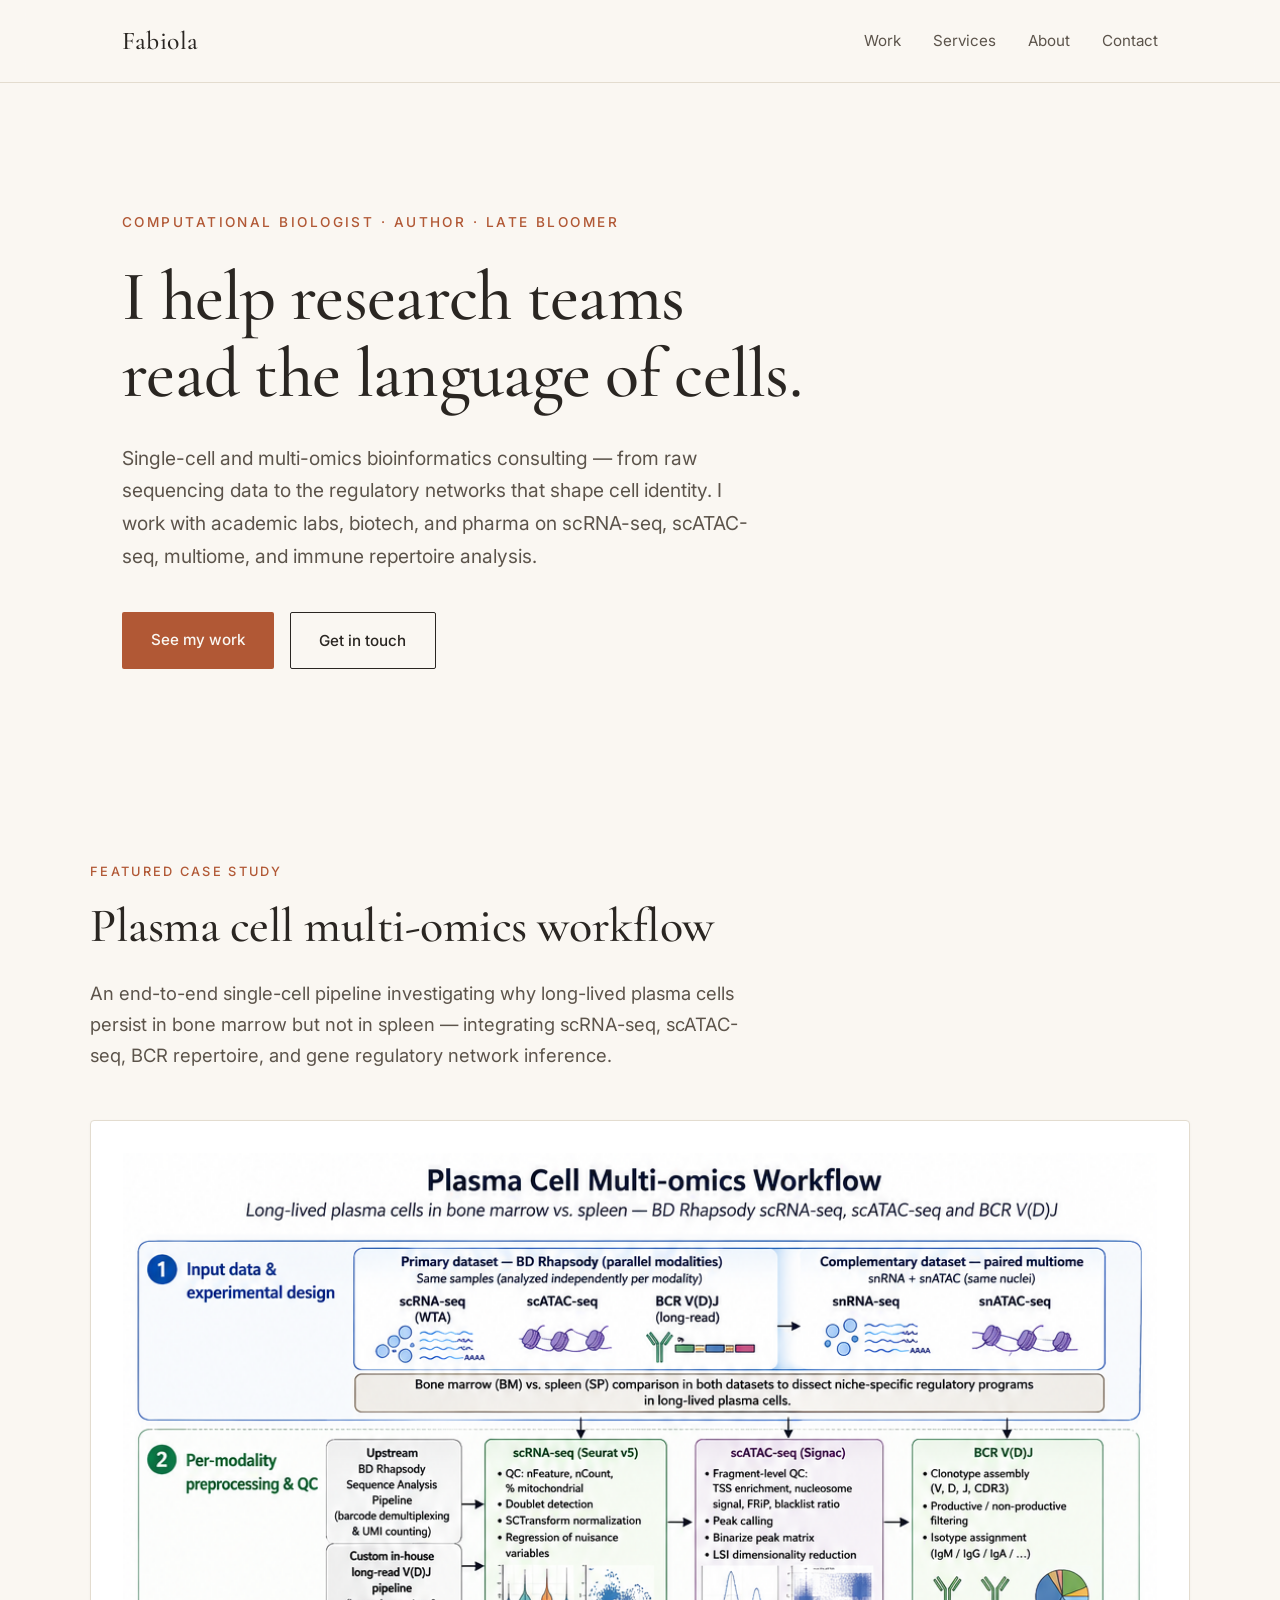
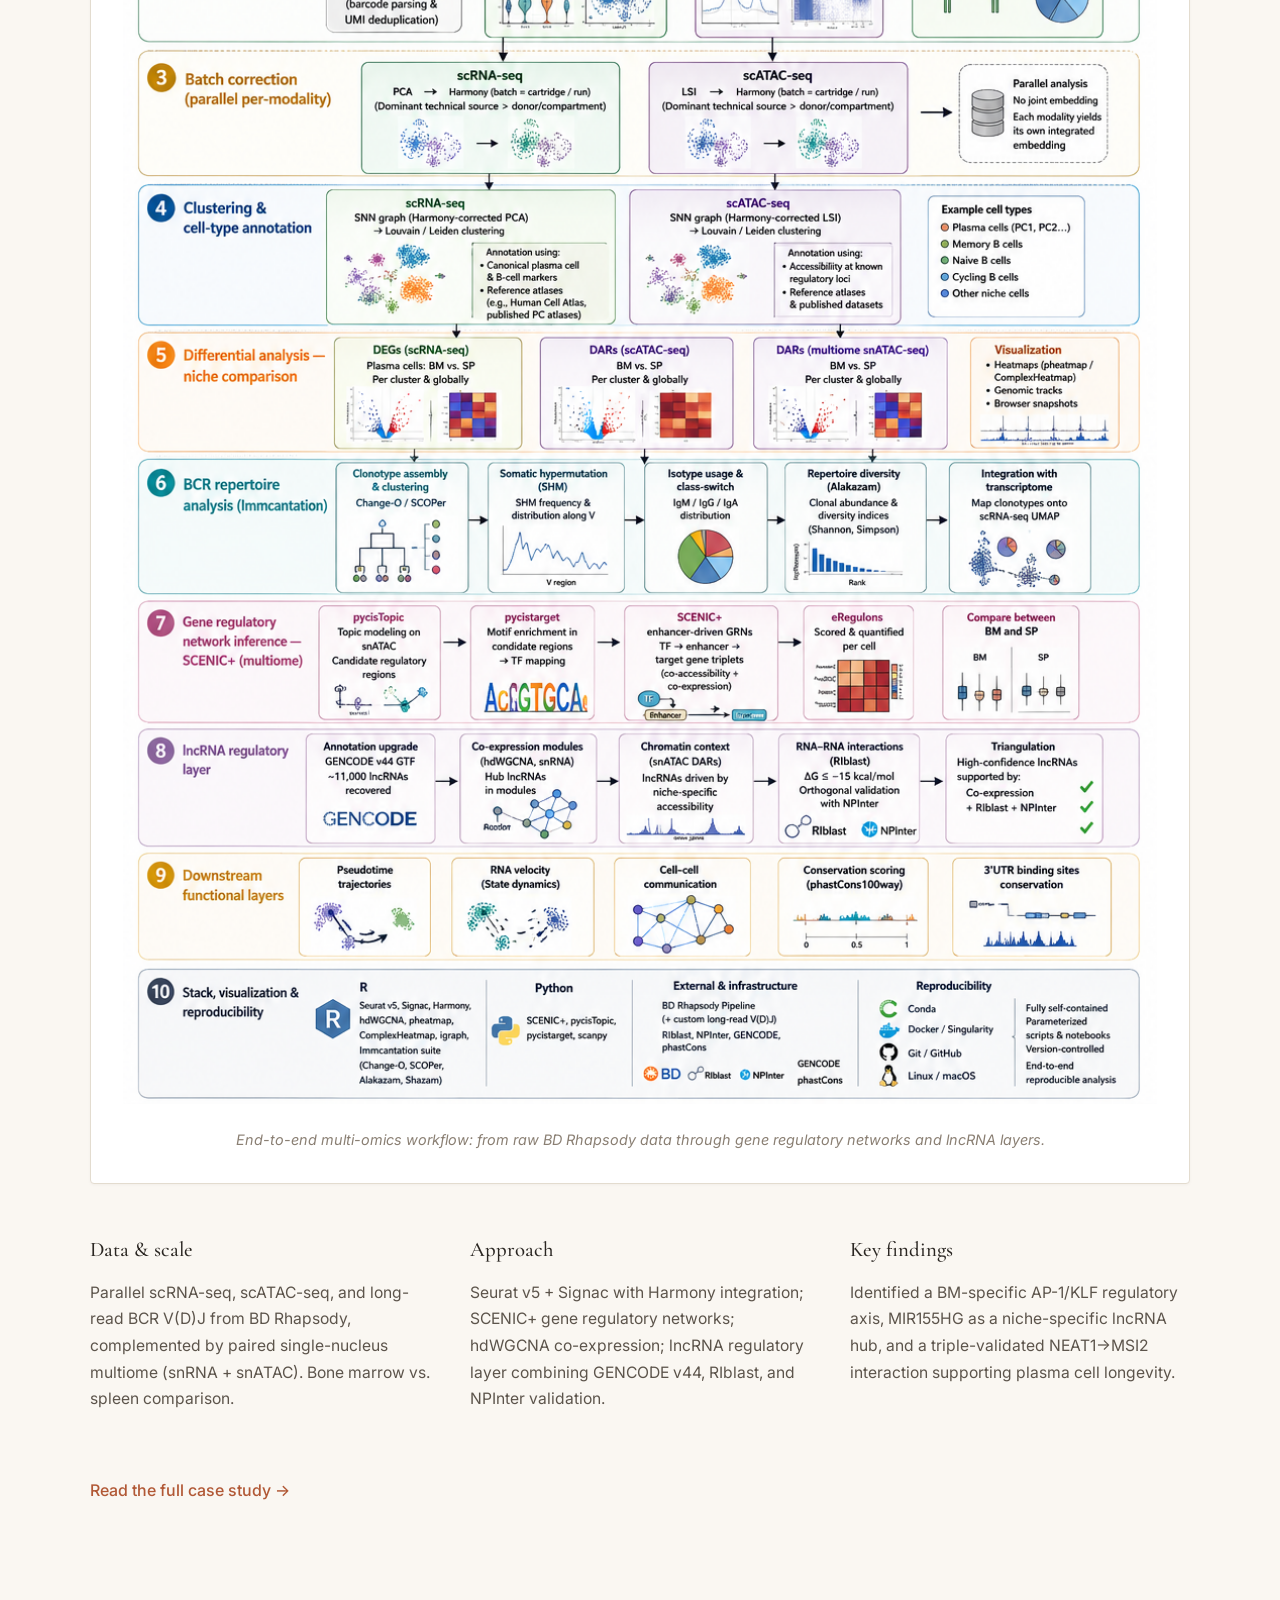
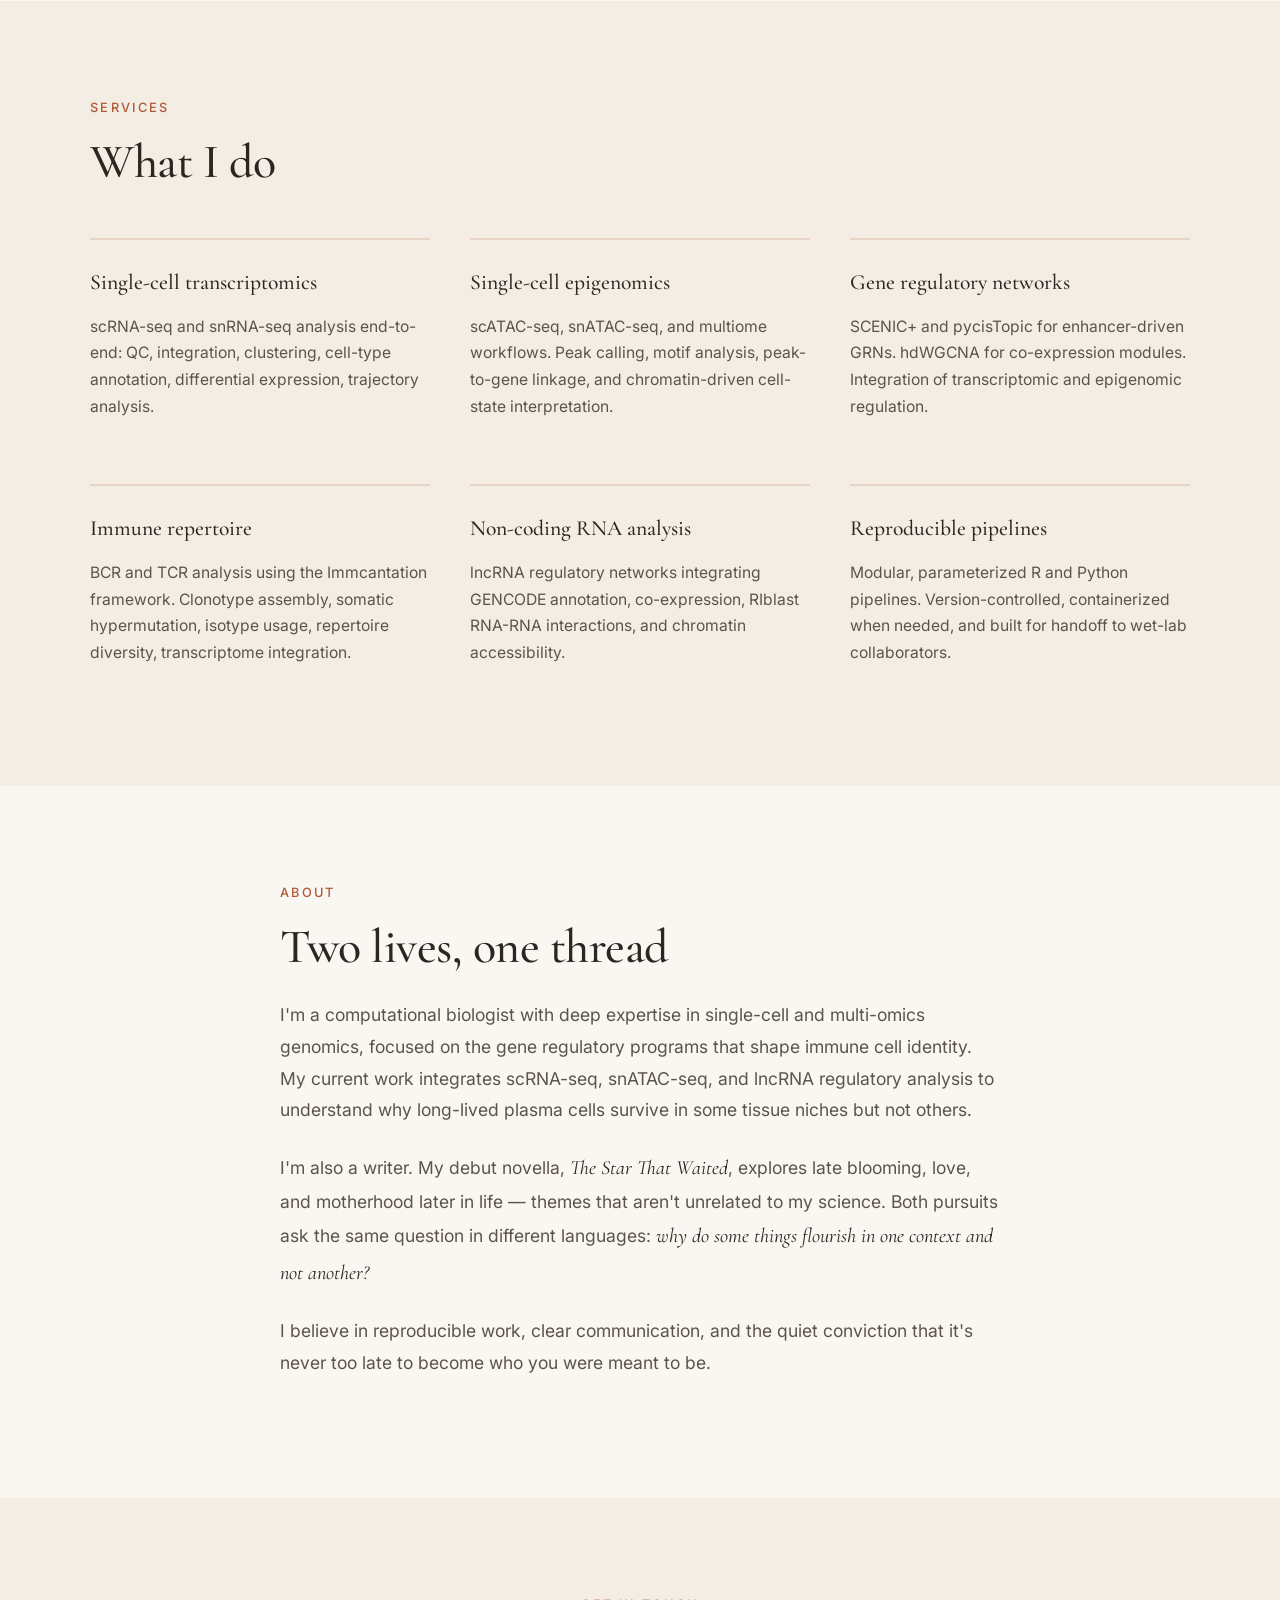
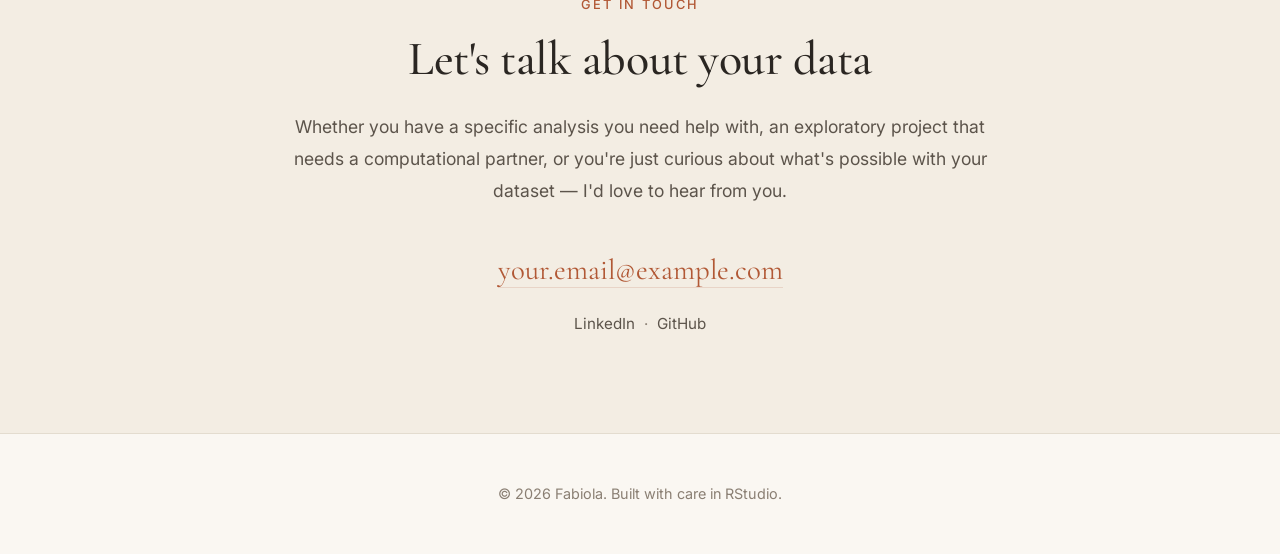
==== index.html @ 191ed976 "Initial portfolio site" ====
<!DOCTYPE html>
<html lang="en">
<head>
  <meta charset="UTF-8">
  <meta name="viewport" content="width=device-width, initial-scale=1.0">
  <title>Fabiola — Computational Biologist & Author</title>
  <meta name="description" content="Single-cell and multi-omics bioinformatics consulting. Plasma cell biology, gene regulatory networks, and reproducible pipelines.">
  <link rel="stylesheet" href="css/style.css">
  <link rel="preconnect" href="https://fonts.googleapis.com">
  <link rel="preconnect" href="https://fonts.gstatic.com" crossorigin>
  <link href="https://fonts.googleapis.com/css2?family=Cormorant+Garamond:wght@400;500;600&family=Inter:wght@300;400;500;600&display=swap" rel="stylesheet">
</head>
<body>

  <nav>
    <div class="nav-inner">
      <a href="index.html" class="logo">Fabiola</a>
      <div class="nav-links">
        <a href="#work">Work</a>
        <a href="#services">Services</a>
        <a href="#about">About</a>
        <a href="#contact">Contact</a>
      </div>
    </div>
  </nav>

  <header class="hero">
    <div class="hero-inner">
      <p class="eyebrow">Computational biologist · Author · Late bloomer</p>
      <h1>I help research teams<br>read the language of cells.</h1>
      <p class="lede">
        Single-cell and multi-omics bioinformatics consulting — from raw sequencing data 
        to the regulatory networks that shape cell identity. I work with academic labs, 
        biotech, and pharma on scRNA-seq, scATAC-seq, multiome, and immune repertoire analysis.
      </p>
      <div class="cta-row">
        <a href="#work" class="btn-primary">See my work</a>
        <a href="#contact" class="btn-secondary">Get in touch</a>
      </div>
    </div>
  </header>

  <section id="work" class="section">
    <div class="container">
      <p class="section-label">Featured case study</p>
      <h2>Plasma cell multi-omics workflow</h2>
      <p class="section-lede">
        An end-to-end single-cell pipeline investigating why long-lived plasma cells 
        persist in bone marrow but not in spleen — integrating scRNA-seq, scATAC-seq, 
        BCR repertoire, and gene regulatory network inference.
      </p>

      <figure class="figure-feature">
        <img src="images/workflow.png" alt="Plasma cell multi-omics workflow diagram">
        <figcaption>End-to-end multi-omics workflow: from raw BD Rhapsody data through gene regulatory networks and lncRNA layers.</figcaption>
      </figure>

      <div class="case-highlights">
        <div class="highlight">
          <h3>Data &amp; scale</h3>
          <p>Parallel scRNA-seq, scATAC-seq, and long-read BCR V(D)J from BD Rhapsody, complemented by paired single-nucleus multiome (snRNA + snATAC). Bone marrow vs. spleen comparison.</p>
        </div>
        <div class="highlight">
          <h3>Approach</h3>
          <p>Seurat v5 + Signac with Harmony integration; SCENIC+ gene regulatory networks; hdWGCNA co-expression; lncRNA regulatory layer combining GENCODE v44, RIblast, and NPInter validation.</p>
        </div>
        <div class="highlight">
          <h3>Key findings</h3>
          <p>Identified a BM-specific AP-1/KLF regulatory axis, MIR155HG as a niche-specific lncRNA hub, and a triple-validated NEAT1→MSI2 interaction supporting plasma cell longevity.</p>
        </div>
      </div>

      <a href="case-studies/plasma-cells.html" class="link-arrow">Read the full case study →</a>
    </div>
  </section>

  <section id="services" class="section section-alt">
    <div class="container">
      <p class="section-label">Services</p>
      <h2>What I do</h2>
      <div class="services-grid">
        <div class="service">
          <h3>Single-cell transcriptomics</h3>
          <p>scRNA-seq and snRNA-seq analysis end-to-end: QC, integration, clustering, cell-type annotation, differential expression, trajectory analysis.</p>
        </div>
        <div class="service">
          <h3>Single-cell epigenomics</h3>
          <p>scATAC-seq, snATAC-seq, and multiome workflows. Peak calling, motif analysis, peak-to-gene linkage, and chromatin-driven cell-state interpretation.</p>
        </div>
        <div class="service">
          <h3>Gene regulatory networks</h3>
          <p>SCENIC+ and pycisTopic for enhancer-driven GRNs. hdWGCNA for co-expression modules. Integration of transcriptomic and epigenomic regulation.</p>
        </div>
        <div class="service">
          <h3>Immune repertoire</h3>
          <p>BCR and TCR analysis using the Immcantation framework. Clonotype assembly, somatic hypermutation, isotype usage, repertoire diversity, transcriptome integration.</p>
        </div>
        <div class="service">
          <h3>Non-coding RNA analysis</h3>
          <p>lncRNA regulatory networks integrating GENCODE annotation, co-expression, RIblast RNA-RNA interactions, and chromatin accessibility.</p>
        </div>
        <div class="service">
          <h3>Reproducible pipelines</h3>
          <p>Modular, parameterized R and Python pipelines. Version-controlled, containerized when needed, and built for handoff to wet-lab collaborators.</p>
        </div>
      </div>
    </div>
  </section>

  <section id="about" class="section">
    <div class="container narrow">
      <p class="section-label">About</p>
      <h2>Two lives, one thread</h2>
      <p class="prose">
        I'm a computational biologist with deep expertise in single-cell and multi-omics genomics, 
        focused on the gene regulatory programs that shape immune cell identity. My current work 
        integrates scRNA-seq, snATAC-seq, and lncRNA regulatory analysis to understand why 
        long-lived plasma cells survive in some tissue niches but not others.
      </p>
      <p class="prose">
        I'm also a writer. My debut novella, <em>The Star That Waited</em>, explores late blooming, 
        love, and motherhood later in life — themes that aren't unrelated to my science. Both 
        pursuits ask the same question in different languages: <em>why do some things flourish in 
        one context and not another?</em>
      </p>
      <p class="prose">
        I believe in reproducible work, clear communication, and the quiet conviction that 
        it's never too late to become who you were meant to be.
      </p>
    </div>
  </section>

  <section id="contact" class="section section-alt">
    <div class="container narrow center">
      <p class="section-label">Get in touch</p>
      <h2>Let's talk about your data</h2>
      <p class="prose">
        Whether you have a specific analysis you need help with, an exploratory project that needs 
        a computational partner, or you're just curious about what's possible with your dataset — 
        I'd love to hear from you.
      </p>
      <p class="contact-line">
        <a href="mailto:your.email@example.com">your.email@example.com</a>
      </p>
      <p class="contact-secondary">
        <a href="https://www.linkedin.com/in/yourprofile">LinkedIn</a> · 
        <a href="https://github.com/yourusername">GitHub</a>
      </p>
    </div>
  </section>

  <footer>
    <div class="container">
      <p>© 2026 Fabiola. Built with care in RStudio.</p>
    </div>
  </footer>

</body>
</html>
---- css/style.css ----
/* ============================================
   Fabiola Portfolio — warm, personal aesthetic
   ============================================ */

/* Reset & base */
* {
  margin: 0;
  padding: 0;
  box-sizing: border-box;
}

:root {
  /* Warm, personal palette */
  --bg: #faf7f2;           /* warm off-white (paper) */
  --bg-alt: #f3ede3;       /* slightly deeper cream */
  --ink: #2a2622;          /* warm near-black */
  --ink-soft: #5c544b;     /* soft brown-grey for body */
  --ink-mute: #8a7f73;     /* muted for labels, captions */
  --accent: #b15835;       /* warm terracotta */
  --accent-soft: #e8d4c7;  /* dusty rose */
  --border: #e3dccf;       /* soft border tone */

  /* Typography */
  --serif: 'Cormorant Garamond', 'Georgia', serif;
  --sans: 'Inter', -apple-system, system-ui, sans-serif;
}

html {
  scroll-behavior: smooth;
}

body {
  background: var(--bg);
  color: var(--ink);
  font-family: var(--sans);
  font-size: 17px;
  line-height: 1.7;
  font-weight: 400;
  -webkit-font-smoothing: antialiased;
}

/* ============================================
   Navigation
   ============================================ */
nav {
  position: sticky;
  top: 0;
  background: rgba(250, 247, 242, 0.92);
  backdrop-filter: blur(12px);
  border-bottom: 1px solid var(--border);
  z-index: 100;
}

.nav-inner {
  max-width: 1100px;
  margin: 0 auto;
  padding: 1.2rem 2rem;
  display: flex;
  justify-content: space-between;
  align-items: center;
}

.logo {
  font-family: var(--serif);
  font-size: 1.6rem;
  font-weight: 500;
  color: var(--ink);
  text-decoration: none;
  letter-spacing: 0.02em;
}

.nav-links {
  display: flex;
  gap: 2rem;
}

.nav-links a {
  color: var(--ink-soft);
  text-decoration: none;
  font-size: 0.95rem;
  transition: color 0.2s;
}

.nav-links a:hover {
  color: var(--accent);
}

/* ============================================
   Hero
   ============================================ */
.hero {
  padding: 8rem 2rem 6rem;
  max-width: 1100px;
  margin: 0 auto;
}

.hero-inner {
  max-width: 780px;
}

.eyebrow {
  font-size: 0.85rem;
  text-transform: uppercase;
  letter-spacing: 0.18em;
  color: var(--accent);
  margin-bottom: 1.5rem;
  font-weight: 500;
}

h1 {
  font-family: var(--serif);
  font-size: clamp(2.5rem, 5.5vw, 4.5rem);
  font-weight: 500;
  line-height: 1.1;
  letter-spacing: -0.01em;
  margin-bottom: 1.8rem;
  color: var(--ink);
}

.lede {
  font-size: 1.2rem;
  line-height: 1.7;
  color: var(--ink-soft);
  margin-bottom: 2.5rem;
  max-width: 640px;
}

.cta-row {
  display: flex;
  gap: 1rem;
  flex-wrap: wrap;
}

.btn-primary, .btn-secondary {
  display: inline-block;
  padding: 0.9rem 1.8rem;
  text-decoration: none;
  font-size: 0.95rem;
  font-weight: 500;
  border-radius: 2px;
  transition: all 0.2s;
}

.btn-primary {
  background: var(--accent);
  color: var(--bg);
}

.btn-primary:hover {
  background: #99492c;
}

.btn-secondary {
  background: transparent;
  color: var(--ink);
  border: 1px solid var(--ink);
}

.btn-secondary:hover {
  background: var(--ink);
  color: var(--bg);
}

/* ============================================
   Sections
   ============================================ */
.section {
  padding: 6rem 2rem;
}

.section-alt {
  background: var(--bg-alt);
}

.container {
  max-width: 1100px;
  margin: 0 auto;
}

.container.narrow {
  max-width: 720px;
}

.container.center {
  text-align: center;
}

.section-label {
  font-size: 0.8rem;
  text-transform: uppercase;
  letter-spacing: 0.18em;
  color: var(--accent);
  margin-bottom: 1rem;
  font-weight: 500;
}

h2 {
  font-family: var(--serif);
  font-size: clamp(2rem, 4vw, 3rem);
  font-weight: 500;
  line-height: 1.15;
  margin-bottom: 1.5rem;
  color: var(--ink);
  letter-spacing: -0.01em;
}

.section-lede {
  font-size: 1.15rem;
  color: var(--ink-soft);
  margin-bottom: 3rem;
  max-width: 680px;
  line-height: 1.7;
}

/* ============================================
   Featured figure
   ============================================ */
.figure-feature {
  margin: 3rem 0;
  padding: 2rem;
  background: white;
  border: 1px solid var(--border);
  border-radius: 4px;
  box-shadow: 0 1px 3px rgba(42, 38, 34, 0.04);
}

.figure-feature img {
  width: 100%;
  height: auto;
  display: block;
  border-radius: 2px;
}

.figure-feature figcaption {
  margin-top: 1.5rem;
  font-size: 0.9rem;
  font-style: italic;
  color: var(--ink-mute);
  text-align: center;
  line-height: 1.6;
}

/* ============================================
   Case highlights
   ============================================ */
.case-highlights {
  display: grid;
  grid-template-columns: repeat(auto-fit, minmax(260px, 1fr));
  gap: 2.5rem;
  margin: 3rem 0;
}

.highlight h3 {
  font-family: var(--serif);
  font-size: 1.3rem;
  font-weight: 500;
  margin-bottom: 0.8rem;
  color: var(--ink);
}

.highlight p {
  color: var(--ink-soft);
  font-size: 0.98rem;
  line-height: 1.7;
}

.link-arrow {
  display: inline-block;
  color: var(--accent);
  text-decoration: none;
  font-weight: 500;
  font-size: 1rem;
  margin-top: 1rem;
  border-bottom: 1px solid transparent;
  transition: border-color 0.2s;
}

.link-arrow:hover {
  border-bottom-color: var(--accent);
}

/* ============================================
   Services grid
   ============================================ */
.services-grid {
  display: grid;
  grid-template-columns: repeat(auto-fit, minmax(280px, 1fr));
  gap: 2.5rem;
  margin-top: 3rem;
}

.service {
  padding: 1.5rem 0;
  border-top: 2px solid var(--accent-soft);
}

.service h3 {
  font-family: var(--serif);
  font-size: 1.35rem;
  font-weight: 500;
  margin-bottom: 0.8rem;
  color: var(--ink);
}

.service p {
  color: var(--ink-soft);
  font-size: 0.98rem;
  line-height: 1.7;
}

/* ============================================
   About / prose
   ============================================ */
.prose {
  font-size: 1.1rem;
  line-height: 1.8;
  color: var(--ink-soft);
  margin-bottom: 1.5rem;
}

.prose em {
  font-family: var(--serif);
  font-style: italic;
  font-size: 1.15em;
  color: var(--ink);
}

/* ============================================
   Contact
   ============================================ */
.contact-line {
  margin: 2.5rem 0 1rem;
  font-family: var(--serif);
  font-size: 1.8rem;
}

.contact-line a {
  color: var(--accent);
  text-decoration: none;
  border-bottom: 1px solid var(--accent-soft);
  transition: border-color 0.2s;
}

.contact-line a:hover {
  border-bottom-color: var(--accent);
}

.contact-secondary {
  color: var(--ink-mute);
  font-size: 0.95rem;
}

.contact-secondary a {
  color: var(--ink-soft);
  text-decoration: none;
  margin: 0 0.3rem;
}

.contact-secondary a:hover {
  color: var(--accent);
}

/* ============================================
   Footer
   ============================================ */
footer {
  padding: 3rem 2rem;
  border-top: 1px solid var(--border);
  text-align: center;
}

footer p {
  color: var(--ink-mute);
  font-size: 0.9rem;
}

/* ============================================
   Mobile
   ============================================ */
@media (max-width: 640px) {
  .nav-links {
    gap: 1.2rem;
  }
  .nav-links a {
    font-size: 0.88rem;
  }
  .hero {
    padding: 5rem 1.5rem 4rem;
  }
  .section {
    padding: 4rem 1.5rem;
  }
  .figure-feature {
    padding: 1rem;
  }
  .case-highlights {
    gap: 1.8rem;
  }
}
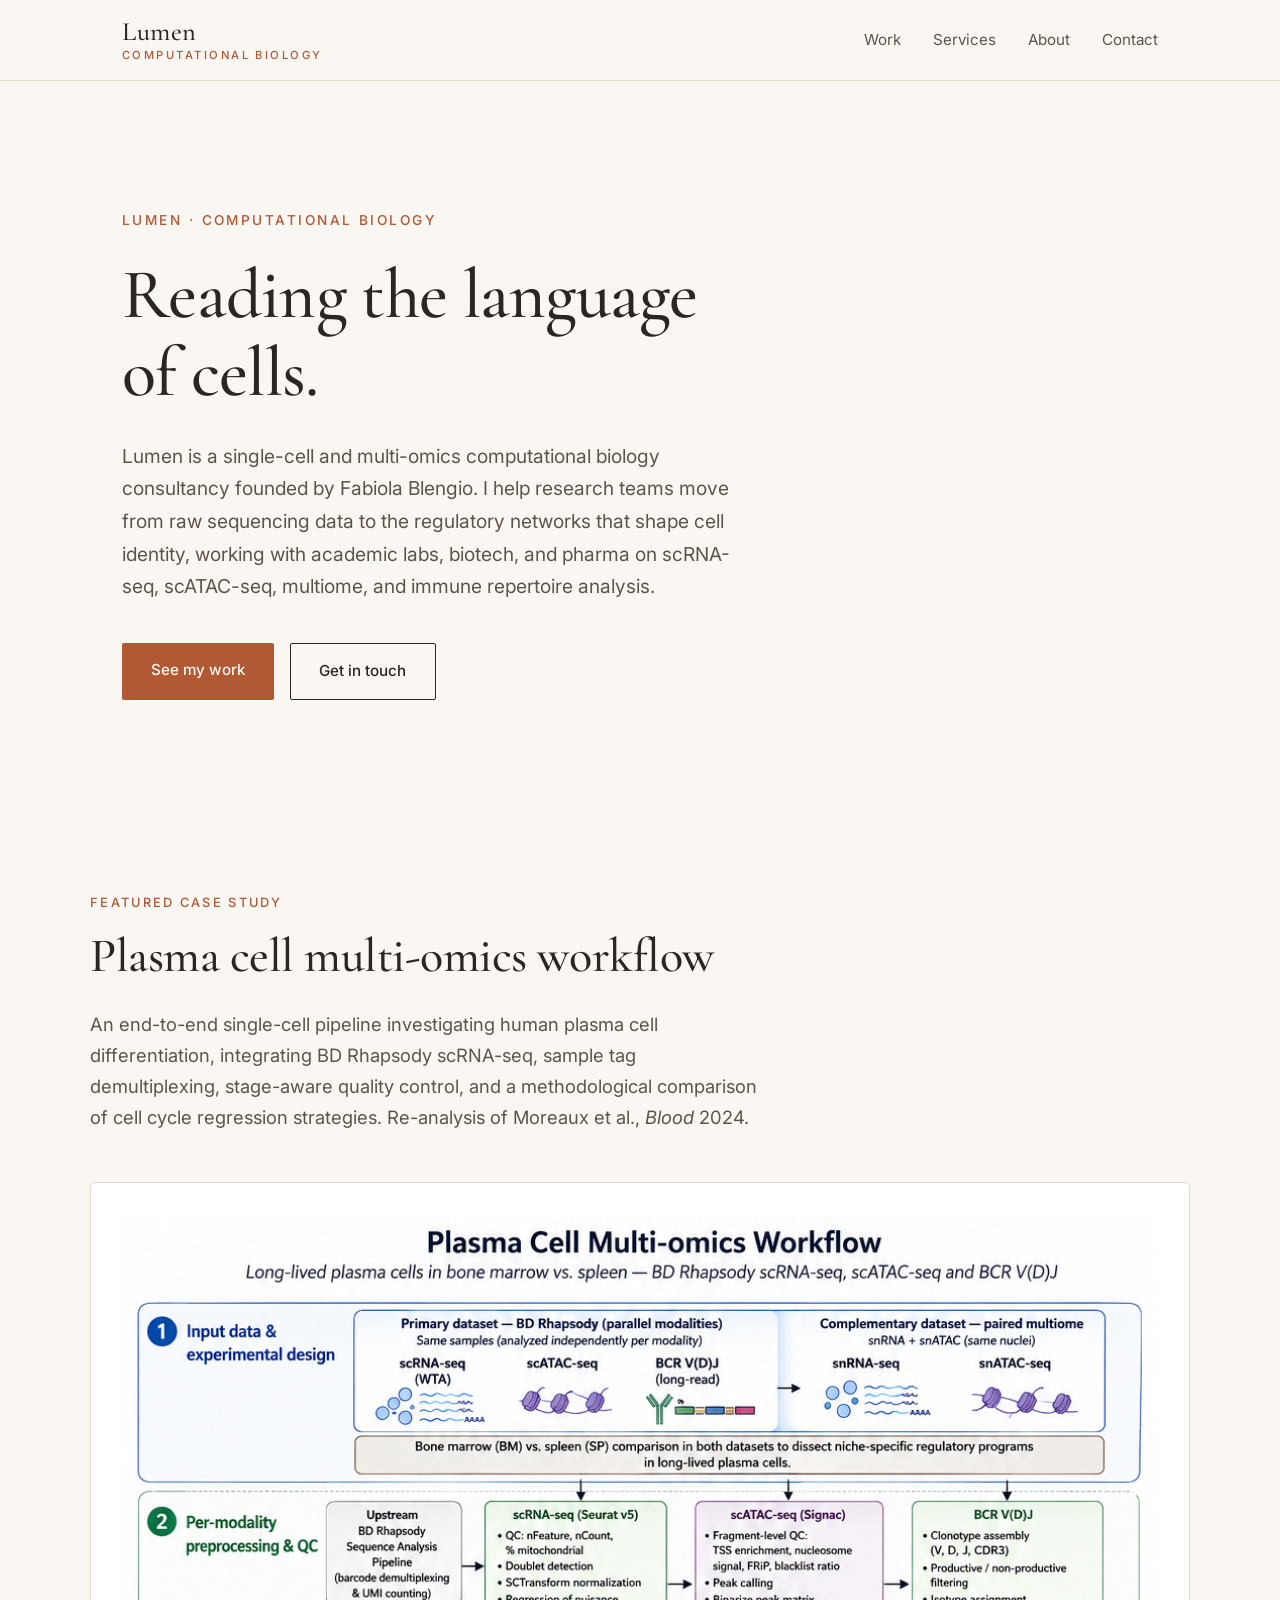
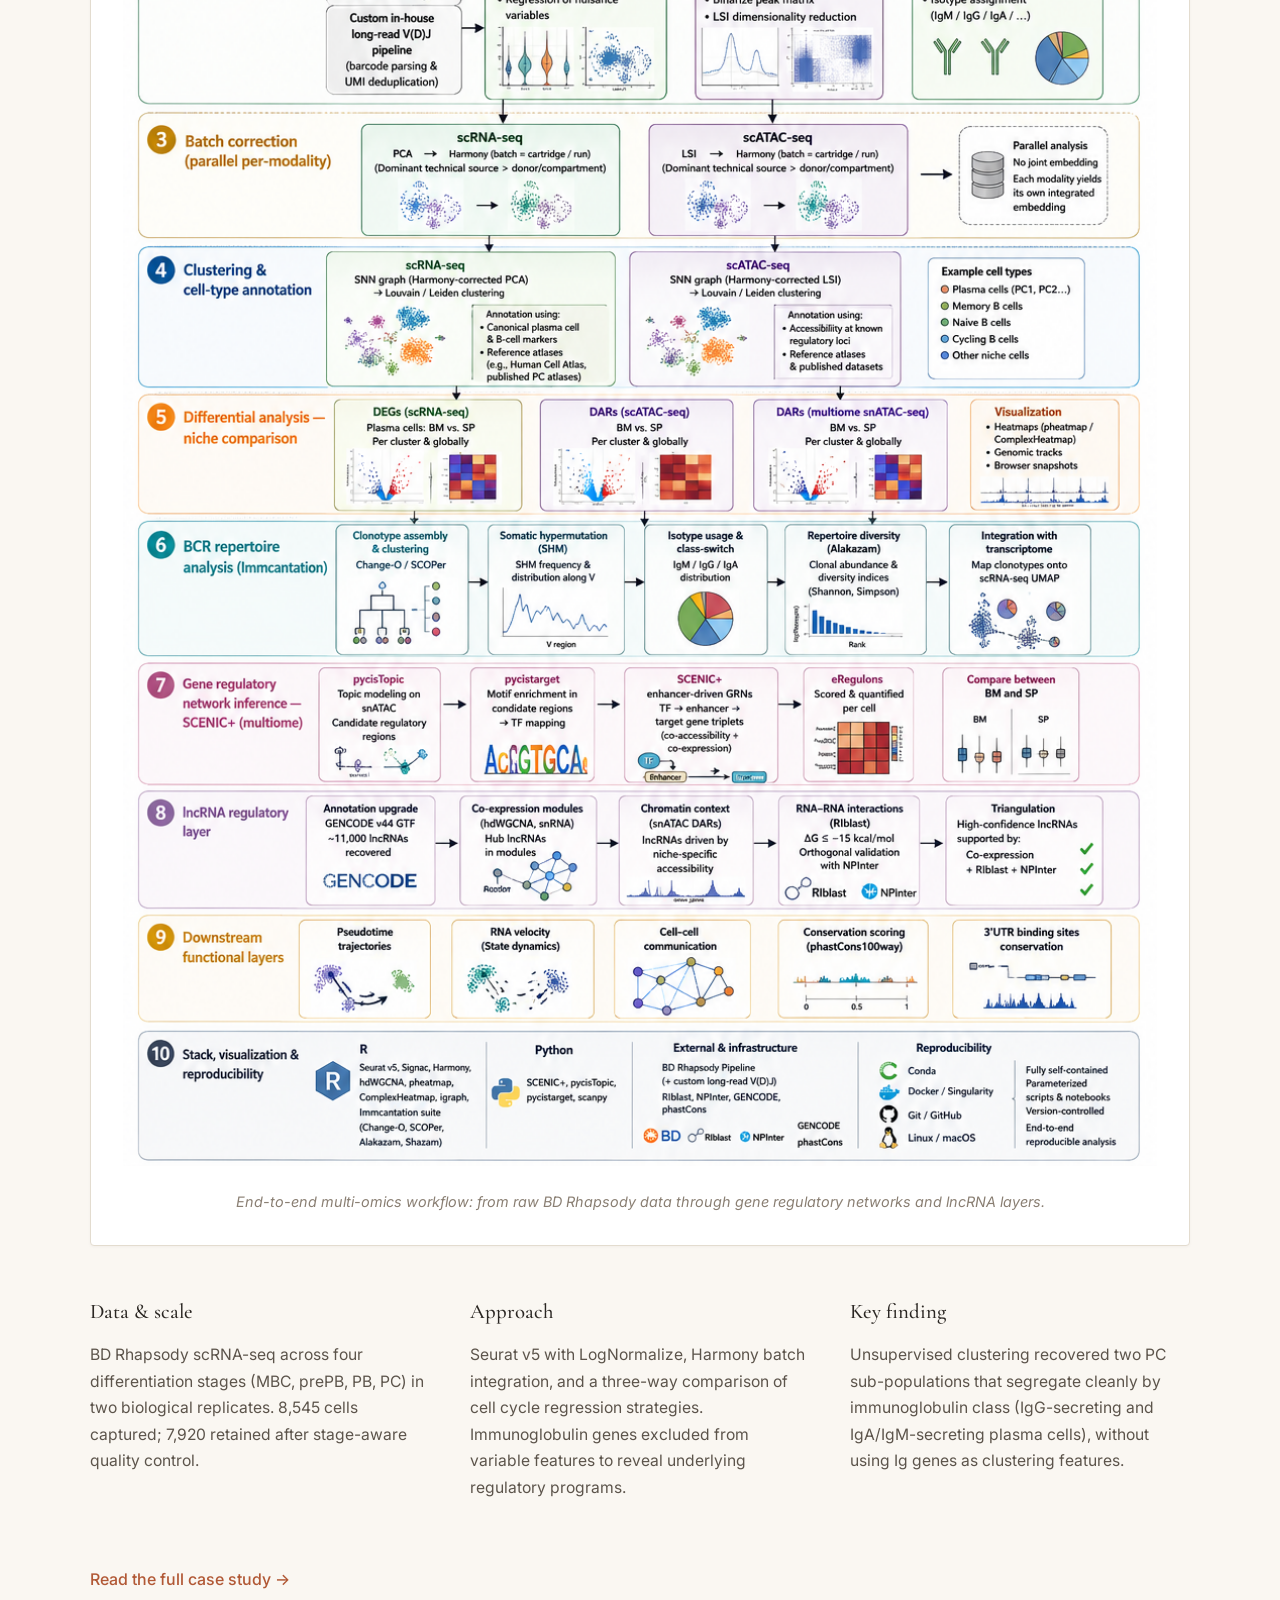
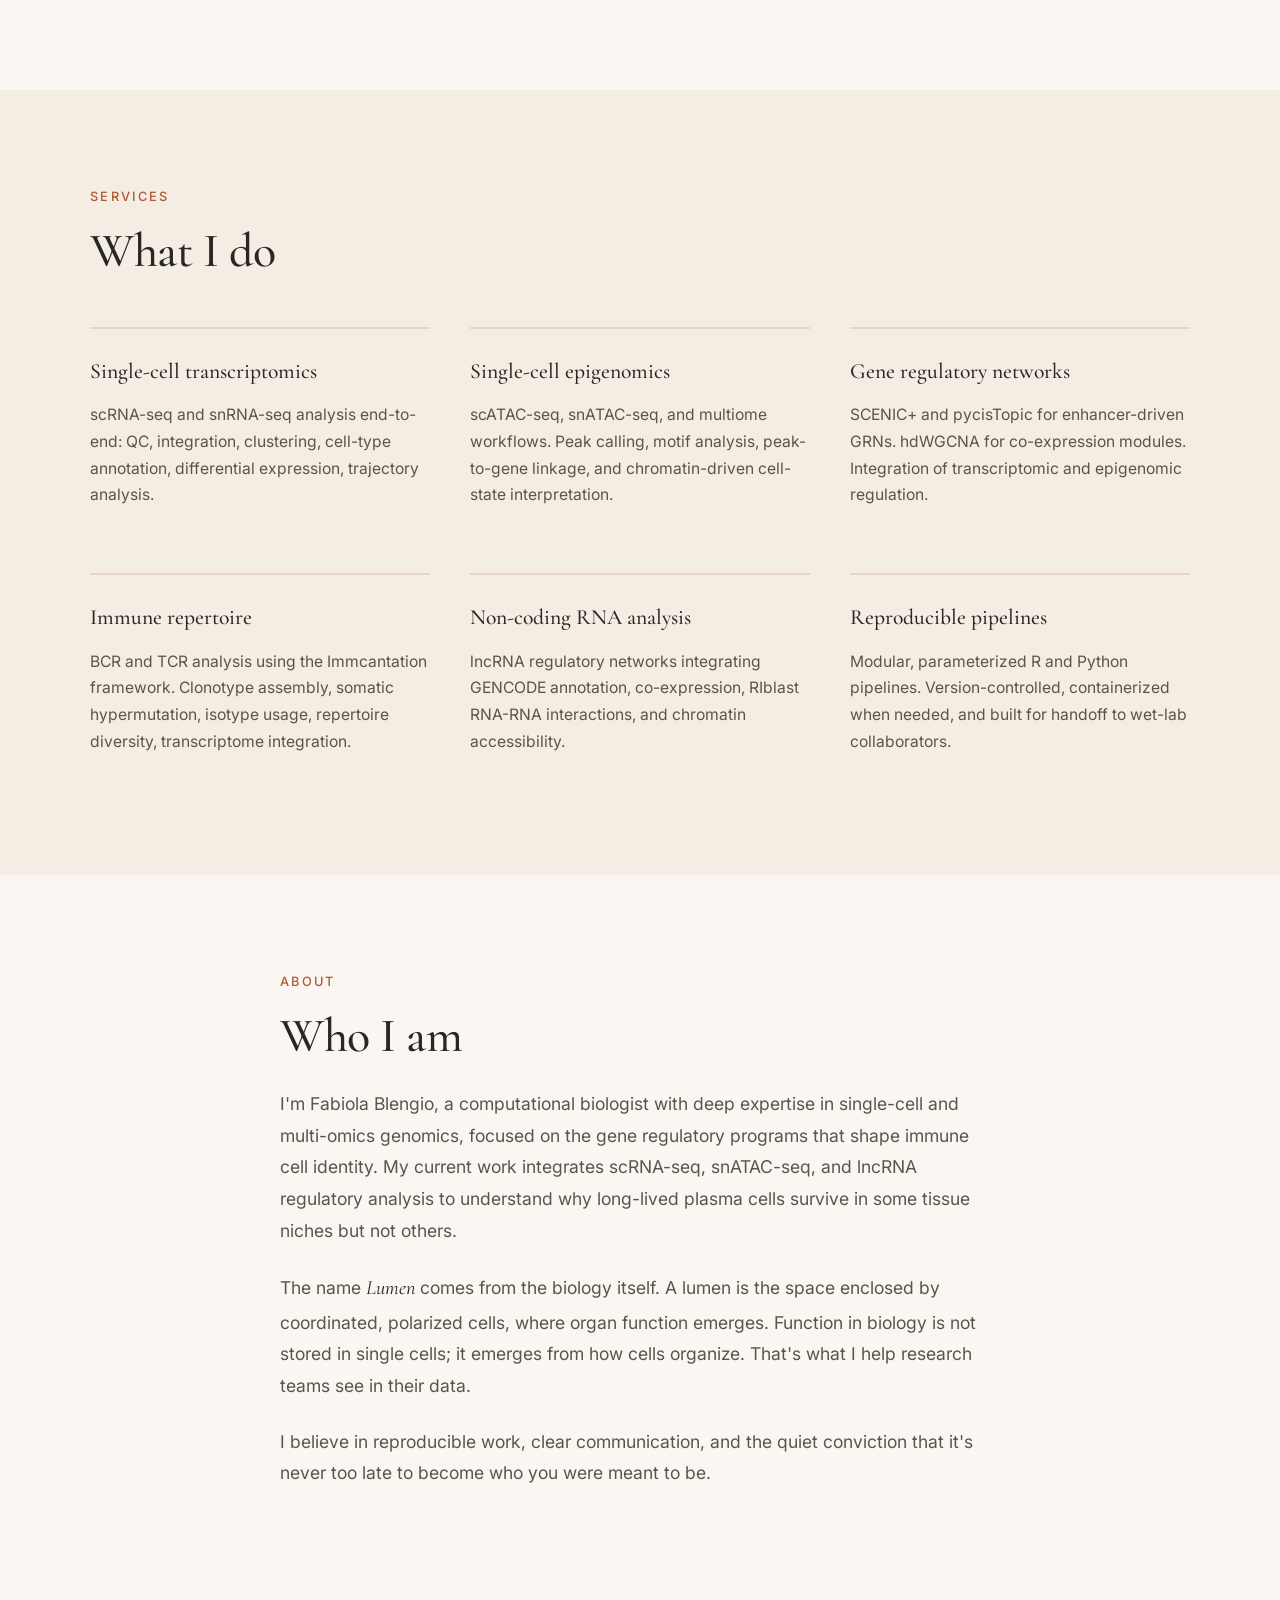
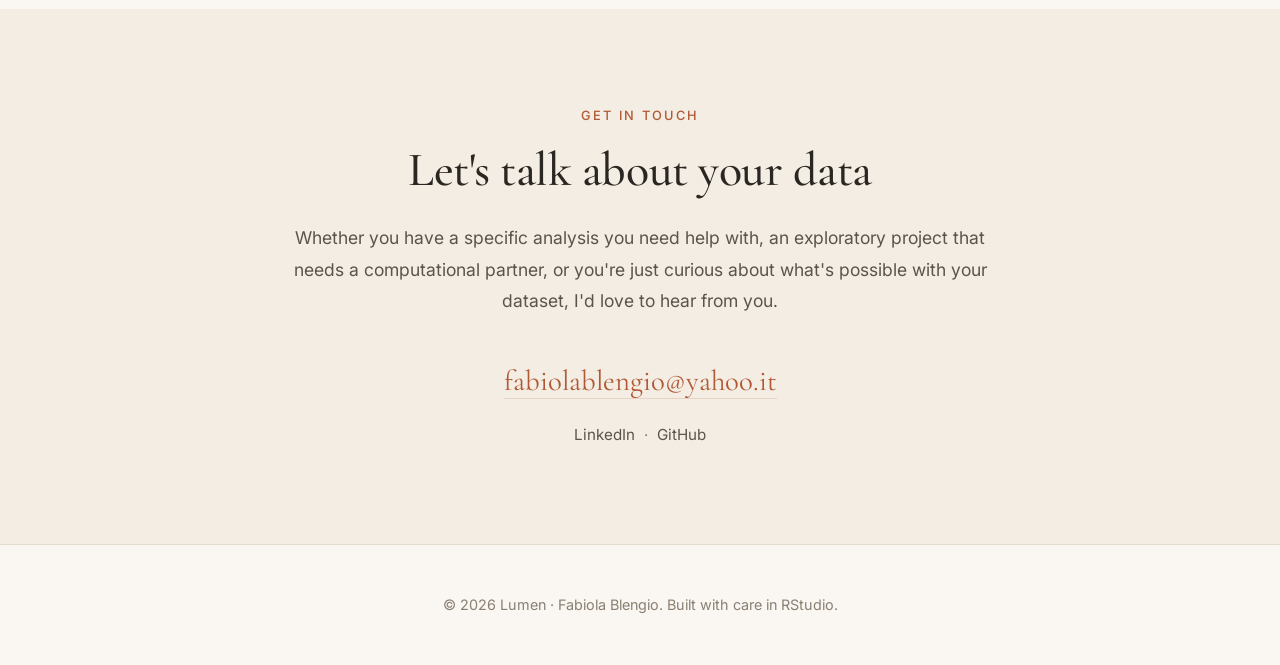
==== commit 65ee725e: "Update contact" ====
--- a/index.html
+++ b/index.html
@@ -3,18 +3,44 @@
 <head>
   <meta charset="UTF-8">
   <meta name="viewport" content="width=device-width, initial-scale=1.0">
-  <title>Fabiola — Computational Biologist & Author</title>
-  <meta name="description" content="Single-cell and multi-omics bioinformatics consulting. Plasma cell biology, gene regulatory networks, and reproducible pipelines.">
+  <title>Lumen · Computational Biology · Fabiola Blengio</title>
+  <meta name="description" content="Lumen is a single-cell and multi-omics computational biology consultancy. Plasma cell biology, gene regulatory networks, and reproducible pipelines. Founded by Fabiola Blengio.">
   <link rel="stylesheet" href="css/style.css">
   <link rel="preconnect" href="https://fonts.googleapis.com">
   <link rel="preconnect" href="https://fonts.gstatic.com" crossorigin>
   <link href="https://fonts.googleapis.com/css2?family=Cormorant+Garamond:wght@400;500;600&family=Inter:wght@300;400;500;600&display=swap" rel="stylesheet">
+  <style>
+    .logo-stack {
+      display: flex;
+      flex-direction: column;
+      line-height: 1;
+      text-decoration: none;
+    }
+    .logo-stack .brand {
+      font-family: var(--serif);
+      font-size: 1.65rem;
+      font-weight: 500;
+      color: var(--ink);
+      letter-spacing: 0.02em;
+    }
+    .logo-stack .brand-sub {
+      font-size: 0.7rem;
+      letter-spacing: 0.22em;
+      text-transform: uppercase;
+      color: var(--accent);
+      margin-top: 0.25rem;
+      font-weight: 500;
+    }
+  </style>
 </head>
 <body>
 
   <nav>
     <div class="nav-inner">
-      <a href="index.html" class="logo">Fabiola</a>
+      <a href="index.html" class="logo-stack">
+        <span class="brand">Lumen</span>
+        <span class="brand-sub">Computational Biology</span>
+      </a>
       <div class="nav-links">
         <a href="#work">Work</a>
         <a href="#services">Services</a>
@@ -26,12 +52,14 @@
 
   <header class="hero">
     <div class="hero-inner">
-      <p class="eyebrow">Computational biologist · Author · Late bloomer</p>
-      <h1>I help research teams<br>read the language of cells.</h1>
+      <p class="eyebrow">Lumen · Computational Biology</p>
+      <h1>Reading the language<br>of cells.</h1>
       <p class="lede">
-        Single-cell and multi-omics bioinformatics consulting — from raw sequencing data 
-        to the regulatory networks that shape cell identity. I work with academic labs, 
-        biotech, and pharma on scRNA-seq, scATAC-seq, multiome, and immune repertoire analysis.
+        Lumen is a single-cell and multi-omics computational biology consultancy
+        founded by Fabiola Blengio. I help research teams move from raw sequencing
+        data to the regulatory networks that shape cell identity, working with
+        academic labs, biotech, and pharma on scRNA-seq, scATAC-seq, multiome,
+        and immune repertoire analysis.
       </p>
       <div class="cta-row">
         <a href="#work" class="btn-primary">See my work</a>
@@ -45,9 +73,11 @@
       <p class="section-label">Featured case study</p>
       <h2>Plasma cell multi-omics workflow</h2>
       <p class="section-lede">
-        An end-to-end single-cell pipeline investigating why long-lived plasma cells 
-        persist in bone marrow but not in spleen — integrating scRNA-seq, scATAC-seq, 
-        BCR repertoire, and gene regulatory network inference.
+        An end-to-end single-cell pipeline investigating human plasma cell
+        differentiation, integrating BD Rhapsody scRNA-seq, sample tag
+        demultiplexing, stage-aware quality control, and a methodological
+        comparison of cell cycle regression strategies. Re-analysis of
+        Moreaux et al., <em>Blood</em> 2024.
       </p>
 
       <figure class="figure-feature">
@@ -58,19 +88,19 @@
       <div class="case-highlights">
         <div class="highlight">
           <h3>Data &amp; scale</h3>
-          <p>Parallel scRNA-seq, scATAC-seq, and long-read BCR V(D)J from BD Rhapsody, complemented by paired single-nucleus multiome (snRNA + snATAC). Bone marrow vs. spleen comparison.</p>
+          <p>BD Rhapsody scRNA-seq across four differentiation stages (MBC, prePB, PB, PC) in two biological replicates. 8,545 cells captured; 7,920 retained after stage-aware quality control.</p>
         </div>
         <div class="highlight">
           <h3>Approach</h3>
-          <p>Seurat v5 + Signac with Harmony integration; SCENIC+ gene regulatory networks; hdWGCNA co-expression; lncRNA regulatory layer combining GENCODE v44, RIblast, and NPInter validation.</p>
+          <p>Seurat v5 with LogNormalize, Harmony batch integration, and a three-way comparison of cell cycle regression strategies. Immunoglobulin genes excluded from variable features to reveal underlying regulatory programs.</p>
         </div>
         <div class="highlight">
-          <h3>Key findings</h3>
-          <p>Identified a BM-specific AP-1/KLF regulatory axis, MIR155HG as a niche-specific lncRNA hub, and a triple-validated NEAT1→MSI2 interaction supporting plasma cell longevity.</p>
+          <h3>Key finding</h3>
+          <p>Unsupervised clustering recovered two PC sub-populations that segregate cleanly by immunoglobulin class (IgG-secreting and IgA/IgM-secreting plasma cells), without using Ig genes as clustering features.</p>
         </div>
       </div>
 
-      <a href="case-studies/plasma-cells.html" class="link-arrow">Read the full case study →</a>
+      <a href="case-studies/plasma-cell-multiomics.html" class="link-arrow">Read the full case study →</a>
     </div>
   </section>
 
@@ -110,22 +140,24 @@
   <section id="about" class="section">
     <div class="container narrow">
       <p class="section-label">About</p>
-      <h2>Two lives, one thread</h2>
+      <h2>Who I am</h2>
       <p class="prose">
-        I'm a computational biologist with deep expertise in single-cell and multi-omics genomics, 
-        focused on the gene regulatory programs that shape immune cell identity. My current work 
-        integrates scRNA-seq, snATAC-seq, and lncRNA regulatory analysis to understand why 
+        I'm Fabiola Blengio, a computational biologist with deep expertise in
+        single-cell and multi-omics genomics, focused on the gene regulatory
+        programs that shape immune cell identity. My current work integrates
+        scRNA-seq, snATAC-seq, and lncRNA regulatory analysis to understand why
         long-lived plasma cells survive in some tissue niches but not others.
       </p>
       <p class="prose">
-        I'm also a writer. My debut novella, <em>The Star That Waited</em>, explores late blooming, 
-        love, and motherhood later in life — themes that aren't unrelated to my science. Both 
-        pursuits ask the same question in different languages: <em>why do some things flourish in 
-        one context and not another?</em>
+        The name <em>Lumen</em> comes from the biology itself. A lumen is the
+        space enclosed by coordinated, polarized cells, where organ function
+        emerges. Function in biology is not stored in single cells; it emerges
+        from how cells organize. That's what I help research teams see in their
+        data.
       </p>
       <p class="prose">
-        I believe in reproducible work, clear communication, and the quiet conviction that 
-        it's never too late to become who you were meant to be.
+        I believe in reproducible work, clear communication, and the quiet
+        conviction that it's never too late to become who you were meant to be.
       </p>
     </div>
   </section>
@@ -135,23 +167,23 @@
       <p class="section-label">Get in touch</p>
       <h2>Let's talk about your data</h2>
       <p class="prose">
-        Whether you have a specific analysis you need help with, an exploratory project that needs 
-        a computational partner, or you're just curious about what's possible with your dataset — 
-        I'd love to hear from you.
+        Whether you have a specific analysis you need help with, an exploratory
+        project that needs a computational partner, or you're just curious
+        about what's possible with your dataset, I'd love to hear from you.
       </p>
       <p class="contact-line">
-        <a href="mailto:your.email@example.com">your.email@example.com</a>
+         <a href="mailto:fabiolablengio@yahoo.it">fabiolablengio@yahoo.it</a>
       </p>
       <p class="contact-secondary">
-        <a href="https://www.linkedin.com/in/yourprofile">LinkedIn</a> · 
-        <a href="https://github.com/yourusername">GitHub</a>
+        <a href="https://www.linkedin.com/in/fabiola-undefined-044a91369/">LinkedIn</a> ·
+        <a href="https://github.com/fblbleng">GitHub</a>
       </p>
     </div>
   </section>
 
   <footer>
     <div class="container">
-      <p>© 2026 Fabiola. Built with care in RStudio.</p>
+      <p>© 2026 Lumen · Fabiola Blengio. Built with care in RStudio.</p>
     </div>
   </footer>
 
